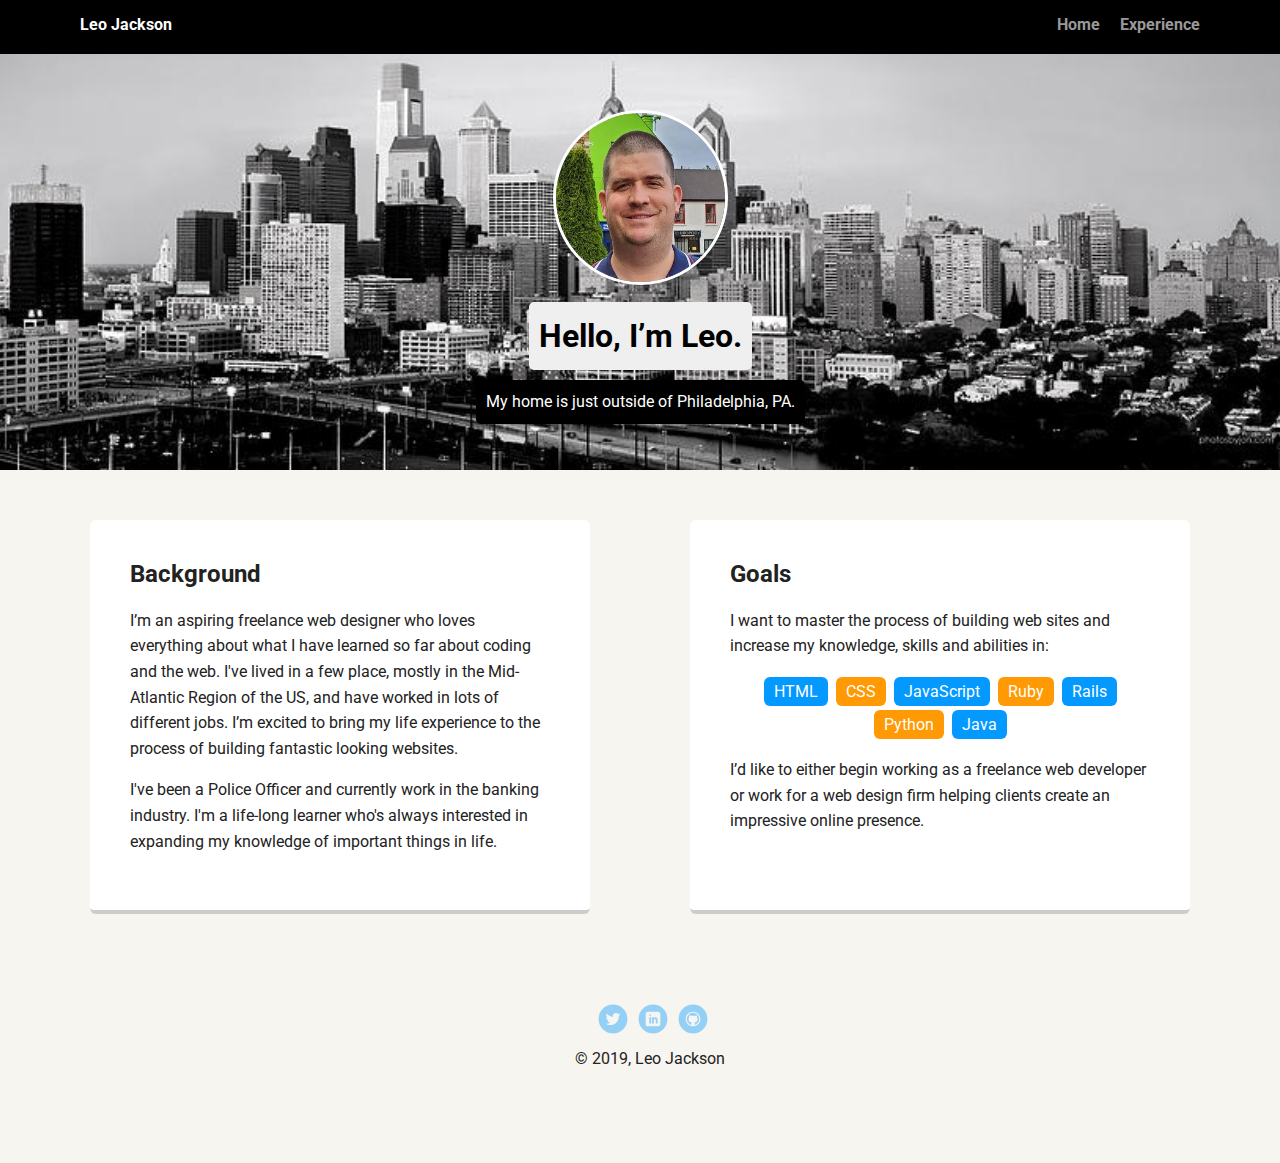
==== portfolio_update_v1/index.html @ 6af5a82f "transferred files into project 1 folder" ====
<!doctype html>
<html lang="en">
<head>
  <meta charset="utf-8">
  <title>Leo Jackson's Profile</title>
  <meta name="viewport" content="width=device-width, initial-scale=1.0">
  <link rel="stylesheet" href="styles.css">
  <link href="https://fonts.googleapis.com/css?family=Muli%7CRoboto:400,300,500,700,900" rel="stylesheet"></head>
  <body>

    <div class="main-nav">
        <ul class="nav">
          <li class="name">Leo Jackson</li>
          <li><a href="index.html">Home</a></li>
          <li><a href="experience.html">Experience</a></li>
        </ul>
    </div>

    <header>
      <img src="images/me_1_25.jpg" alt="Photo of Leo Jackson" class="profile-image">
      <h1 class="tag name">Hello, I’m Leo.</h1>
      <p class="tag location">My home is just outside of Philadelphia, PA.</p>
    </header>

    <main class="flex">
      <div class="card">
        <h2>Background</h2>
        <p>I’m an aspiring freelance web designer who loves everything about what I have learned so far about coding and the web. I've lived in a few place, mostly in the Mid-Atlantic Region of the US, and have worked in lots of different jobs. I’m excited to bring my life experience to the process of building fantastic looking websites.</p>
        <p>I've been a Police Officer and currently work in the banking industry. I'm a life-long learner who's always interested in expanding my knowledge of important things in life.</p>
      </div> 

      <div class="card">
        <h2>Goals</h2>
        <p>I want to master the process of building web sites and increase my knowledge, skills and abilities in:</p>
        <ul class="skills">
          <li>HTML</li>
          <li>CSS</li>
          <li>JavaScript</li>
          <li>Ruby</li>
          <li>Rails</li>
          <li>Python</li>
          <li>Java</li>
        </ul>
        <p>I’d like to either begin working as a freelance web developer or work for a web design firm helping clients create an impressive online presence.</p>
      </div> 

    </main>
    <footer>
      <ul>
        <li><a href="https://twitter.com/lpj5001" class="social twitter">Twitter</a></li>
        <li><a href="https://www.linkedin.com/in/leo-jackson-9510a934/" class="social linkedin">LinkedIn</a></li>
        <li><a href="https://github.com/ljackson1186" class="social github">Github</a></li>
      </ul>
      <p class="copyright">&copy; 2019, Leo Jackson</p>
    </footer>
  </body>
  </html>
---- portfolio_update_v1/styles.css ----
/* Global Layout Set-up */
* { 
  box-sizing: border-box;
}
  
body {
  margin: 0;
  padding: 0;
  text-align: center;
  font-family: 'Roboto', sans-serif;
  color: #222;
  background: #f7f5f0;
}
/* Link Styles */

a {
  text-decoration: none;
  color: #999;
}
a:hover {
  color: #6633ff;
}

/* Section Styles */

.main-nav {
  width: 100%;
  background: black;
  min-height: 30px;
  padding: 10px;
  position: fixed;
  text-align: center;
}
.nav {
  display: flex;
  justify-content: space-around;
  font-weight: 700;
  list-style-type: none;
  margin: 0 auto;
  padding: 0;
}

.nav .name {
    display: block;
    margin-right: auto;
    color: white;
}
.nav li {
  padding: 5px 10px 10px 10px;
}
.nav a {
  transition: all .5s;
}
.nav a:hover {
  color: white
}

header {
  text-align: center;
  background: url('images/philadelphia.jpg') no-repeat top center ;
  background-size: cover;
  overflow: hidden;
  padding-top: 60px;
}
header {
  line-height: 1.5;
}
header .profile-image {
  margin-top: 50px;
  width: 175px;
  height: 175px;
  border-radius: 50%;
  border: 3px solid white;
  transition: all .5s;
}
header .profile-image:hover {
  transform: scale(1.2) rotate(5deg);
}
.tag {
  background-color: #efefef;
  color: black;
  padding: 10px;
  border-radius: 5px;
  display: table;
  margin: 10px auto;
} 
.location {
  background-color: black;
  color: white;
}
.card {
  margin: 30px;
  padding: 20px 40px 40px;
  max-width: 500px;
  text-align: left;
  background: #fff;
  border-bottom: 4px solid #ccc;
  border-radius: 6px;
  transition: all .5s;
}
.card:hover {
  border-color: #ff99ff;
}

ul.skills {
  padding: 0;
  text-align: center;
}

.skills li {
  border-radius: 6px;
  display: inline-block;
  background: #ff9904;
  color: white;
  padding: 5px 10px;
  margin: 2px;
}

.skills li:nth-child(odd) {
  background: #0399ff;
}

footer {
  width: 100%;
  min-height: 30px;
  padding: 20px 0 40px 20px;
}

footer .copyright {
  top: -8px;
  font-size: .75em;
}

footer ul {
  list-style-type: none;
  margin: 0;
  padding: 0;
}

footer ul li {
  display: inline-block;
}

a.social {
  display: inline-block;
  text-indent: -9999px;
  margin-left: 5px;
  width: 30px;
  height: 30px;
  background-size: 30px 30px;
  opacity: .4;
  transition: all .5s;
}
a.twitter {
  background-image: url(images/twitter.svg);
}
a.linkedin {
  background-image: url(images/linkedin.svg);
}
a.github {
  background-image: url(images/github.svg);
}
a.social:hover {
  opacity: 1;
}
.clearfix {
  clear: both;
}

/* Styles for larger screens */
@media screen and (min-width: 720px) {
  
  .flex {
      display: -ms-flexbox;      /* TWEENER - IE 10 */
      display: flex; 
      max-width: 1200px;
      -ms-flex-pack: distribute;
      justify-content: space-around;
      margin: 0 auto;
  }

  header {
    min-height: 470px;
  }

  .nav {
    max-width: 1200px;
    padding: 0 30px;
  }


  main {
    padding-top: 20px;
  }

  main p {
    line-height: 1.6em;
  }

  footer {
    font-size: 1.3em;
    max-width: 1200px;
    margin: 40px auto;
  }

}
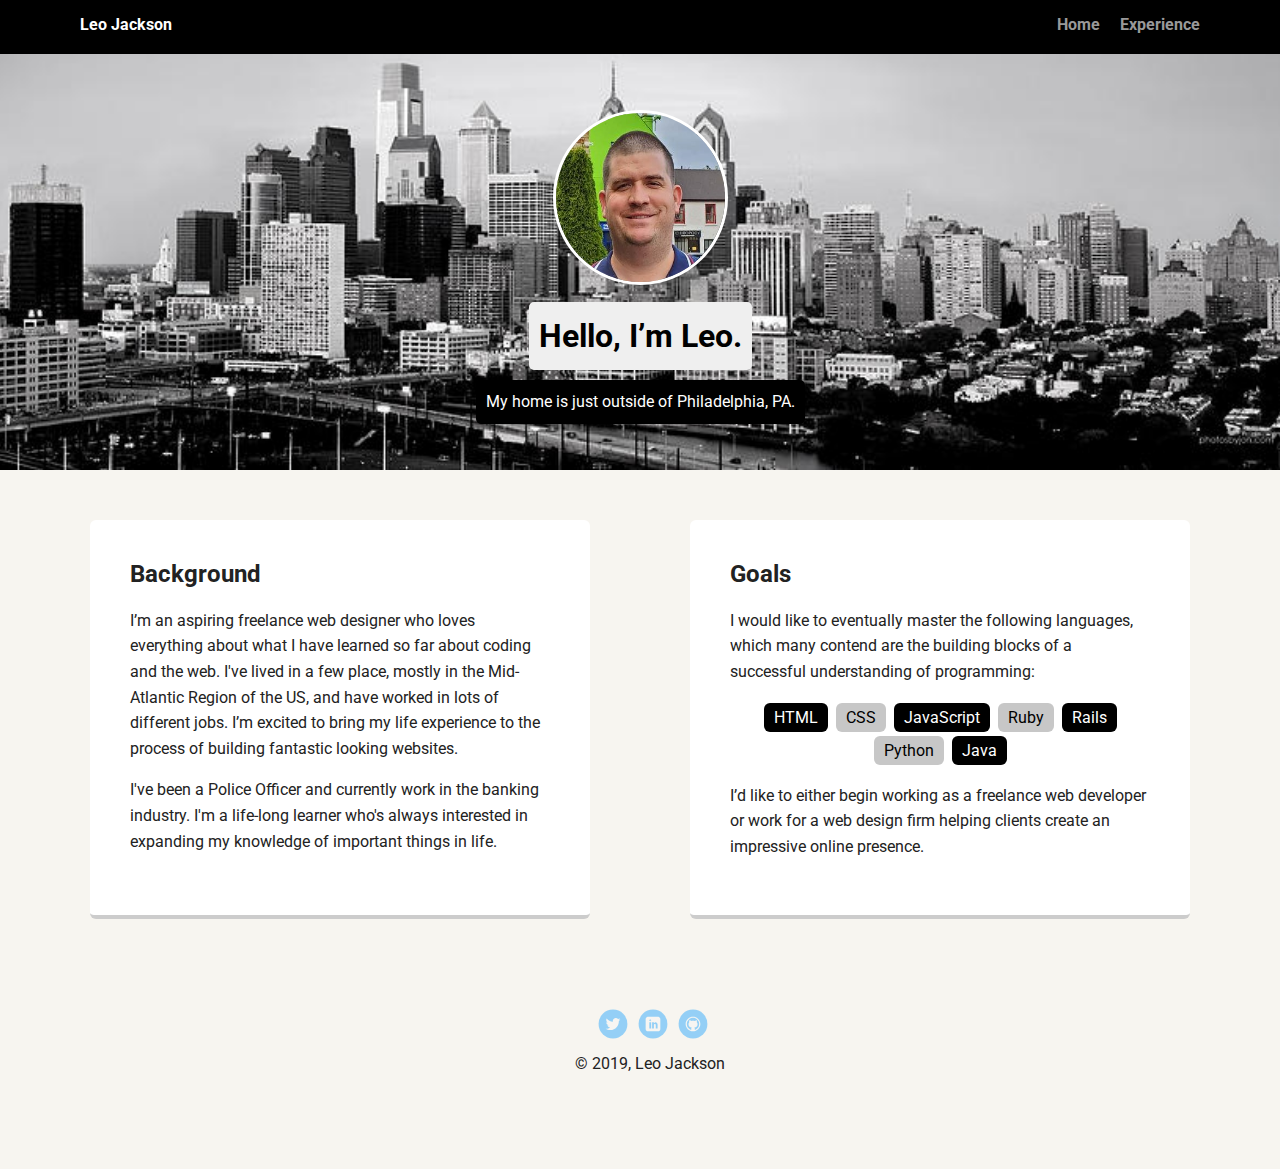
==== commit 9154ed96: "updated some of the homepage" ====
--- a/portfolio_update_v1/index.html
+++ b/portfolio_update_v1/index.html
@@ -31,7 +31,7 @@
 
       <div class="card">
         <h2>Goals</h2>
-        <p>I want to master the process of building web sites and increase my knowledge, skills and abilities in:</p>
+        <p>I would like to eventually master the following languages, which many contend are the building blocks of a successful understanding of programming:</p>
         <ul class="skills">
           <li>HTML</li>
           <li>CSS</li>
--- a/portfolio_update_v1/styles.css
+++ b/portfolio_update_v1/styles.css
@@ -84,6 +84,16 @@
   display: table;
   margin: 10px auto;
 } 
+
+.tag1 {
+  background-color: #efefef;
+  color: black;
+  padding: 10px;
+  border-radius: 5px;
+  display: table;
+  margin: 110px auto;
+}
+
 .location {
   background-color: black;
   color: white;
@@ -99,7 +109,7 @@
   transition: all .5s;
 }
 .card:hover {
-  border-color: #ff99ff;
+  border-color: #070707;
 }
 
 ul.skills {
@@ -110,14 +120,15 @@
 .skills li {
   border-radius: 6px;
   display: inline-block;
-  background: #ff9904;
-  color: white;
+  background: #c7c7c7;
+  color: rgb(0, 0, 0);
   padding: 5px 10px;
   margin: 2px;
 }
 
 .skills li:nth-child(odd) {
-  background: #0399ff;
+  background: #000000;
+  color: white;
 }
 
 footer {
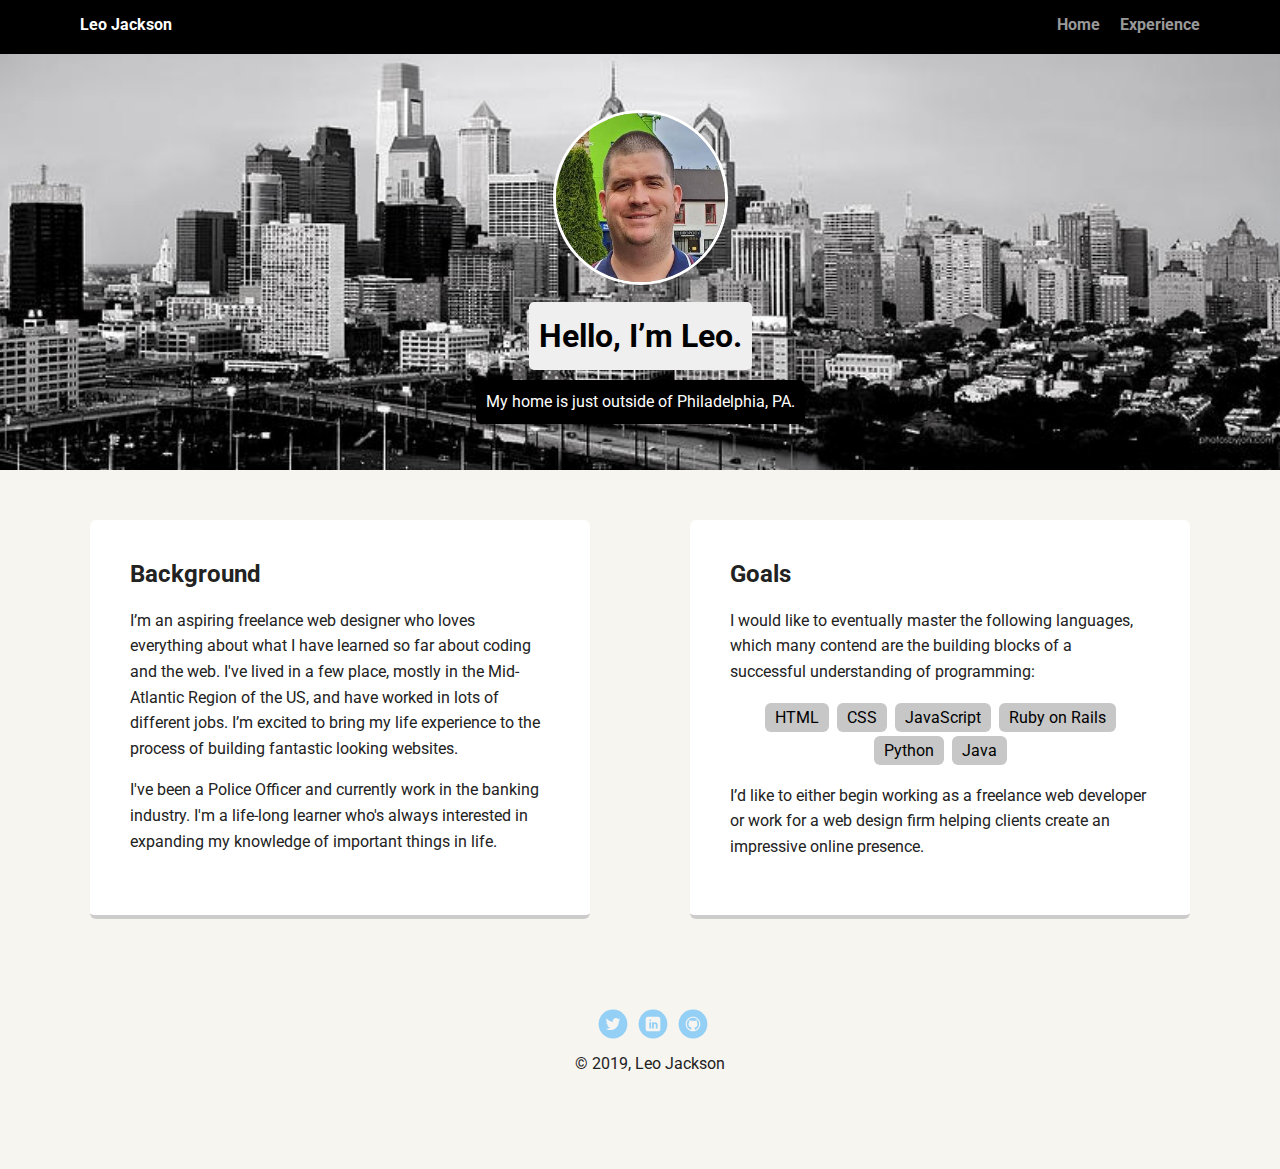
==== commit a483122d: "added links to language cards" ====
--- a/portfolio_update_v1/index.html
+++ b/portfolio_update_v1/index.html
@@ -33,13 +33,12 @@
         <h2>Goals</h2>
         <p>I would like to eventually master the following languages, which many contend are the building blocks of a successful understanding of programming:</p>
         <ul class="skills">
-          <li>HTML</li>
-          <li>CSS</li>
-          <li>JavaScript</li>
-          <li>Ruby</li>
-          <li>Rails</li>
-          <li>Python</li>
-          <li>Java</li>
+          <li><a href="https://stackoverflow.com/questions/tagged/html" target="_empty">HTML</a></li>
+          <li><a href="https://stackoverflow.com/questions/tagged/css" target="_empty">CSS</a></li>
+          <li><a href="https://stackoverflow.com/questions/tagged/javascript" target="_empty">JavaScript</a></li>
+          <li><a href="https://stackoverflow.com/questions/tagged/ruby-on-rails" target="_empty">Ruby on Rails</a></li>
+          <li><a href="https://stackoverflow.com/questions/tagged/python" target="_empty">Python</a></li>
+          <li><a href="https://stackoverflow.com/questions/tagged/java" target="_empty">Java</a></li>
         </ul>
         <p>I’d like to either begin working as a freelance web developer or work for a web design firm helping clients create an impressive online presence.</p>
       </div> 
@@ -47,9 +46,9 @@
     </main>
     <footer>
       <ul>
-        <li><a href="https://twitter.com/lpj5001" class="social twitter">Twitter</a></li>
-        <li><a href="https://www.linkedin.com/in/leo-jackson-9510a934/" class="social linkedin">LinkedIn</a></li>
-        <li><a href="https://github.com/ljackson1186" class="social github">Github</a></li>
+        <li><a href="https://twitter.com/lpj5001" target="_empty" class="social twitter">Twitter</a></li>
+        <li><a href="https://www.linkedin.com/in/leo-jackson-9510a934/" target="_empty" class="social linkedin">LinkedIn</a></li>
+        <li><a href="https://github.com/ljackson1186" target="_empty" class="social github">Github</a></li>
       </ul>
       <p class="copyright">&copy; 2019, Leo Jackson</p>
     </footer>
--- a/portfolio_update_v1/styles.css
+++ b/portfolio_update_v1/styles.css
@@ -112,10 +112,20 @@
   border-color: #070707;
 }
 
+.skills a {
+  color: black;
+
+}
+
+.skills a:hover {
+  color: white;
+
+}
+
 ul.skills {
   padding: 0;
   text-align: center;
-}
+  }
 
 .skills li {
   border-radius: 6px;
@@ -126,9 +136,10 @@
   margin: 2px;
 }
 
-.skills li:nth-child(odd) {
+.skills li:hover{
   background: #000000;
   color: white;
+
 }
 
 footer {
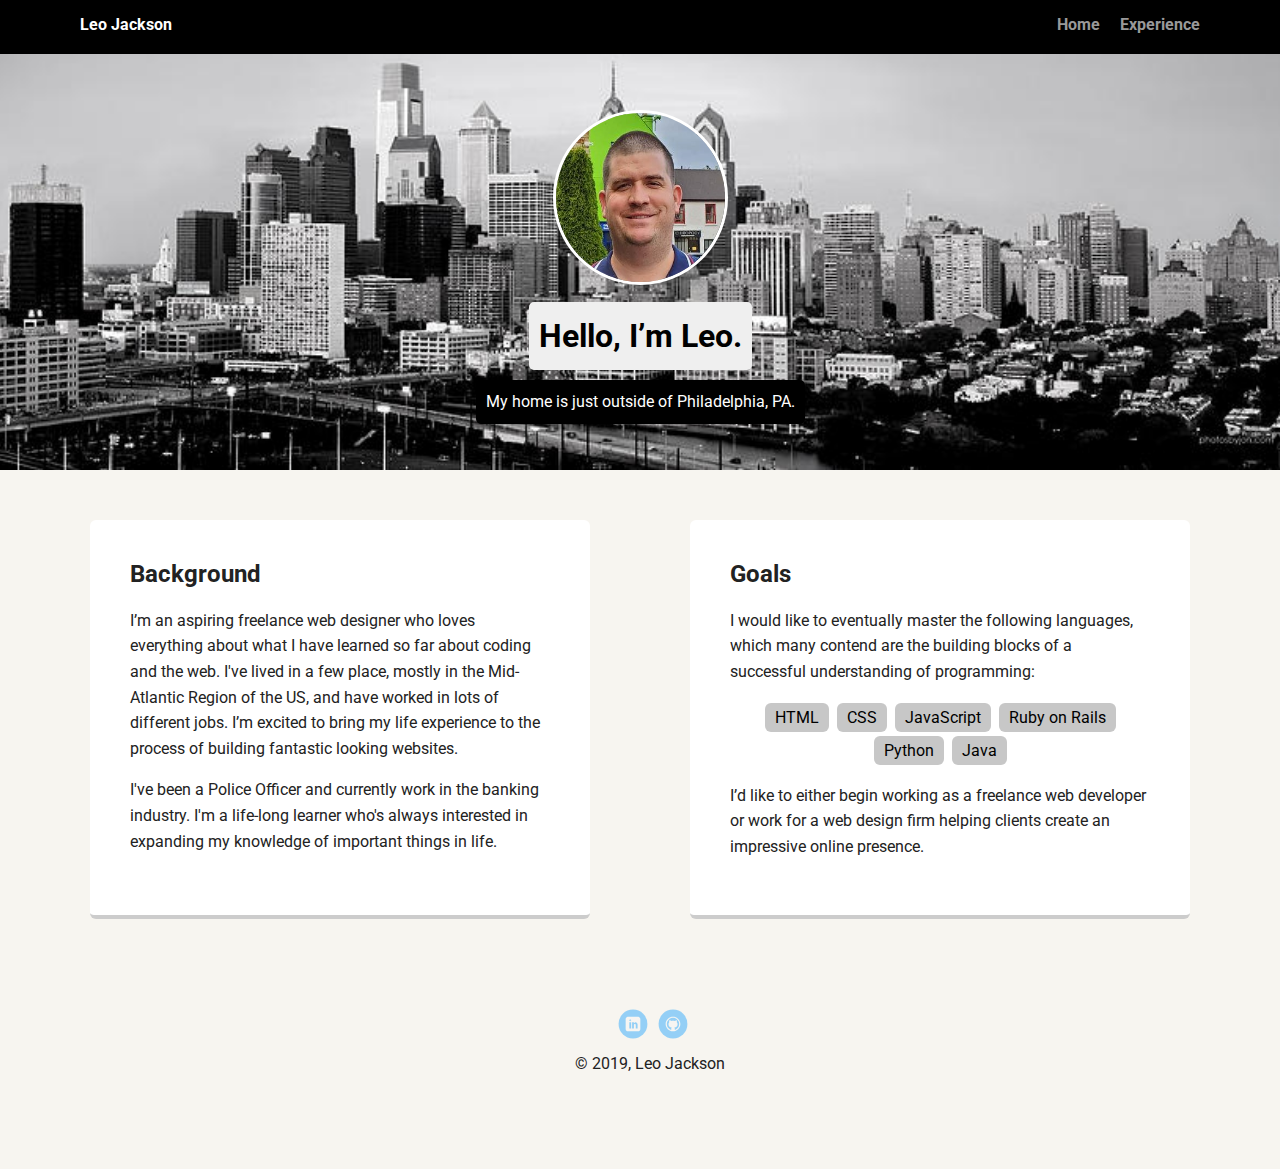
==== commit 36da40ab: "added comments and removed twitter link" ====
--- a/portfolio_update_v1/index.html
+++ b/portfolio_update_v1/index.html
@@ -1,4 +1,6 @@
 <!doctype html>
+
+<!--This code was checked on Chrome and Edge browsers-->
 <html lang="en">
 <head>
   <meta charset="utf-8">
@@ -12,7 +14,7 @@
         <ul class="nav">
           <li class="name">Leo Jackson</li>
           <li><a href="index.html">Home</a></li>
-          <li><a href="experience.html">Experience</a></li>
+          <li><a href="experience.html">Experience</a></li> <!--This link did not immediately work in Edge, and had to be clicked a few times.-->
         </ul>
     </div>
 
@@ -46,7 +48,6 @@
     </main>
     <footer>
       <ul>
-        <li><a href="https://twitter.com/lpj5001" target="_empty" class="social twitter">Twitter</a></li>
         <li><a href="https://www.linkedin.com/in/leo-jackson-9510a934/" target="_empty" class="social linkedin">LinkedIn</a></li>
         <li><a href="https://github.com/ljackson1186" target="_empty" class="social github">Github</a></li>
       </ul>
--- a/portfolio_update_v1/styles.css
+++ b/portfolio_update_v1/styles.css
@@ -18,7 +18,8 @@
   color: #999;
 }
 a:hover {
-  color: #6633ff;
+  color: white;
+  
 }
 
 /* Section Styles */
@@ -72,9 +73,12 @@
   border-radius: 50%;
   border: 3px solid white;
   transition: all .5s;
-}
+  }
+
 header .profile-image:hover {
   transform: scale(1.2) rotate(5deg);
+  -webkit-filter: grayscale(100%); /* Ch 23+, Saf 6.0+, BB 10.0+*/ /*This code from http://www.codeblocq.com/2016/08/Turn-an-image-to-Black-and-White-on-hover-with-CSS/*/ 
+  filter: grayscale(100%); /* FF 35+*/ /*this code also from http://www.codeblocq.com/2016/08/Turn-an-image-to-Black-and-White-on-hover-with-CSS/*/
 }
 .tag {
   background-color: #efefef;
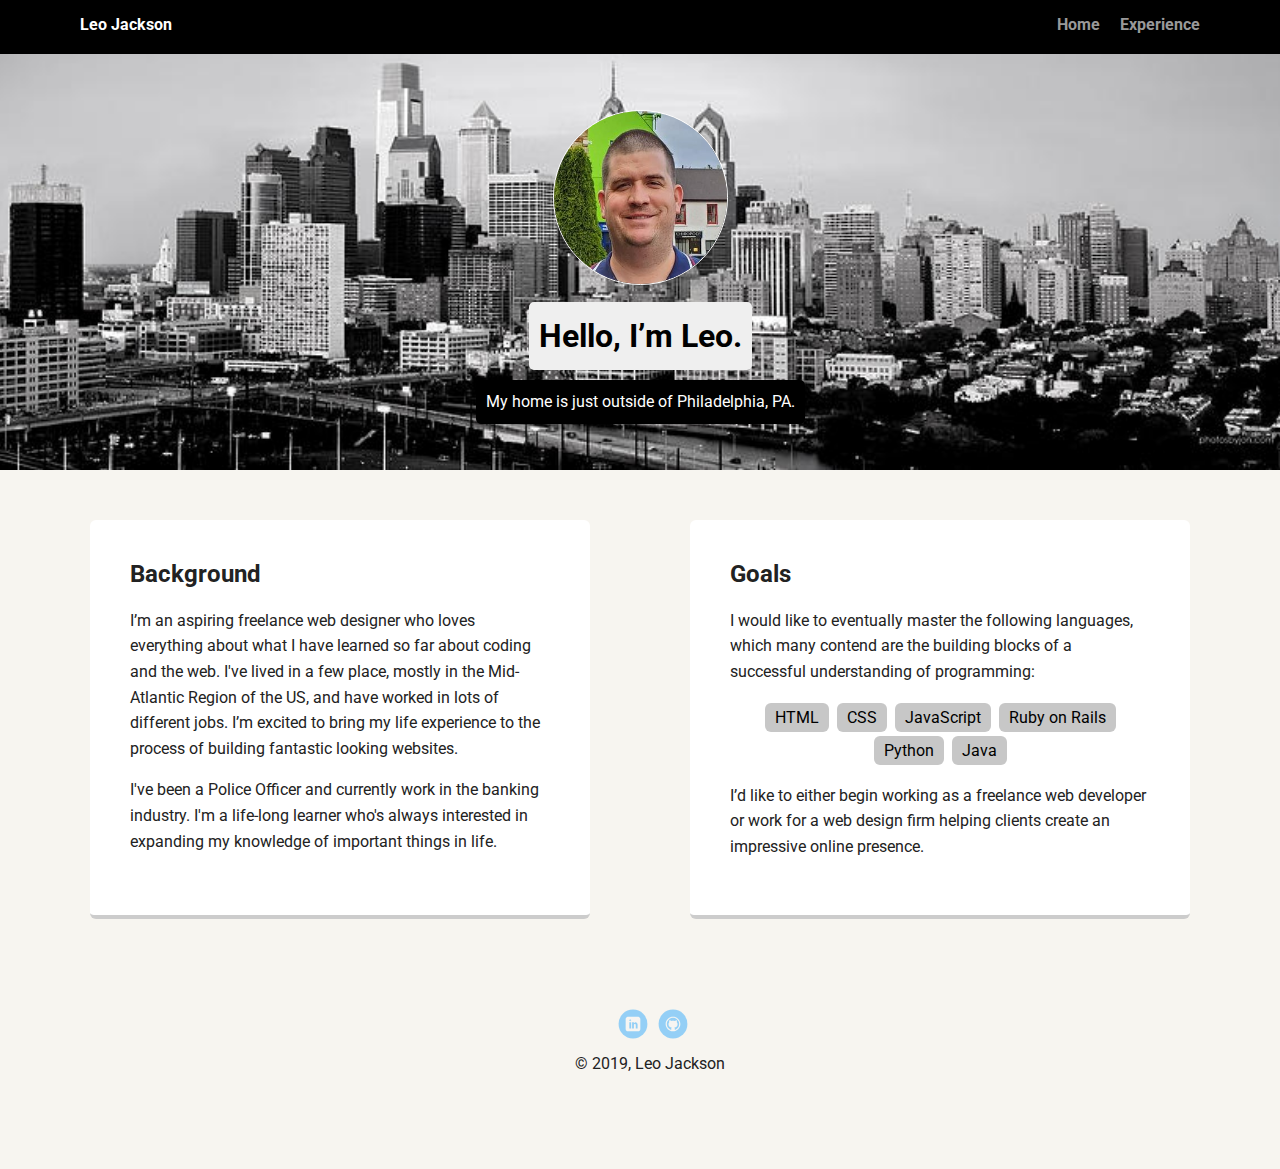
==== commit 11598e38: "Changed css, html for both pages." ====
--- a/portfolio_update_v1/index.html
+++ b/portfolio_update_v1/index.html
@@ -35,12 +35,12 @@
         <h2>Goals</h2>
         <p>I would like to eventually master the following languages, which many contend are the building blocks of a successful understanding of programming:</p>
         <ul class="skills">
-          <li><a href="https://stackoverflow.com/questions/tagged/html" target="_empty">HTML</a></li>
-          <li><a href="https://stackoverflow.com/questions/tagged/css" target="_empty">CSS</a></li>
-          <li><a href="https://stackoverflow.com/questions/tagged/javascript" target="_empty">JavaScript</a></li>
-          <li><a href="https://stackoverflow.com/questions/tagged/ruby-on-rails" target="_empty">Ruby on Rails</a></li>
-          <li><a href="https://stackoverflow.com/questions/tagged/python" target="_empty">Python</a></li>
-          <li><a href="https://stackoverflow.com/questions/tagged/java" target="_empty">Java</a></li>
+          <li><a href="https://stackoverflow.com/questions/tagged/html">HTML</a></li>
+          <li><a href="https://stackoverflow.com/questions/tagged/css">CSS</a></li>
+          <li><a href="https://stackoverflow.com/questions/tagged/javascript">JavaScript</a></li>
+          <li><a href="https://stackoverflow.com/questions/tagged/ruby-on-rails">Ruby on Rails</a></li>
+          <li><a href="https://stackoverflow.com/questions/tagged/python">Python</a></li>
+          <li><a href="https://stackoverflow.com/questions/tagged/java">Java</a></li>
         </ul>
         <p>I’d like to either begin working as a freelance web developer or work for a web design firm helping clients create an impressive online presence.</p>
       </div> 
@@ -48,8 +48,8 @@
     </main>
     <footer>
       <ul>
-        <li><a href="https://www.linkedin.com/in/leo-jackson-9510a934/" target="_empty" class="social linkedin">LinkedIn</a></li>
-        <li><a href="https://github.com/ljackson1186" target="_empty" class="social github">Github</a></li>
+        <li><a href="https://www.linkedin.com/in/leo-jackson-9510a934/" class="social linkedin">LinkedIn</a></li>
+        <li><a href="https://github.com/ljackson1186" class="social github">Github</a></li>
       </ul>
       <p class="copyright">&copy; 2019, Leo Jackson</p>
     </footer>
--- a/portfolio_update_v1/styles.css
+++ b/portfolio_update_v1/styles.css
@@ -1,4 +1,3 @@
-/* Global Layout Set-up */
 * { 
   box-sizing: border-box;
 }
@@ -71,12 +70,12 @@
   width: 175px;
   height: 175px;
   border-radius: 50%;
-  border: 3px solid white;
-  transition: all .5s;
+  border: 1px solid white;
+  transition: all 2.0s;
   }
 
 header .profile-image:hover {
-  transform: scale(1.2) rotate(5deg);
+  transform: scale(1.3) rotate(15deg);
   -webkit-filter: grayscale(100%); /* Ch 23+, Saf 6.0+, BB 10.0+*/ /*This code from http://www.codeblocq.com/2016/08/Turn-an-image-to-Black-and-White-on-hover-with-CSS/*/ 
   filter: grayscale(100%); /* FF 35+*/ /*this code also from http://www.codeblocq.com/2016/08/Turn-an-image-to-Black-and-White-on-hover-with-CSS/*/
 }
@@ -115,6 +114,24 @@
 .card:hover {
   border-color: #070707;
 }
+
+.row {
+  float: left;
+  padding: 5px;
+  content: "";
+  clear: both;
+  display: table;
+  margin-left: auto;
+  margin-right: auto;
+  width: fit-content;
+}
+
+.right_photo {
+  display: block;
+  margin-left: auto;
+  margin-right: auto;
+  }
+
 
 .skills a {
   color: black;
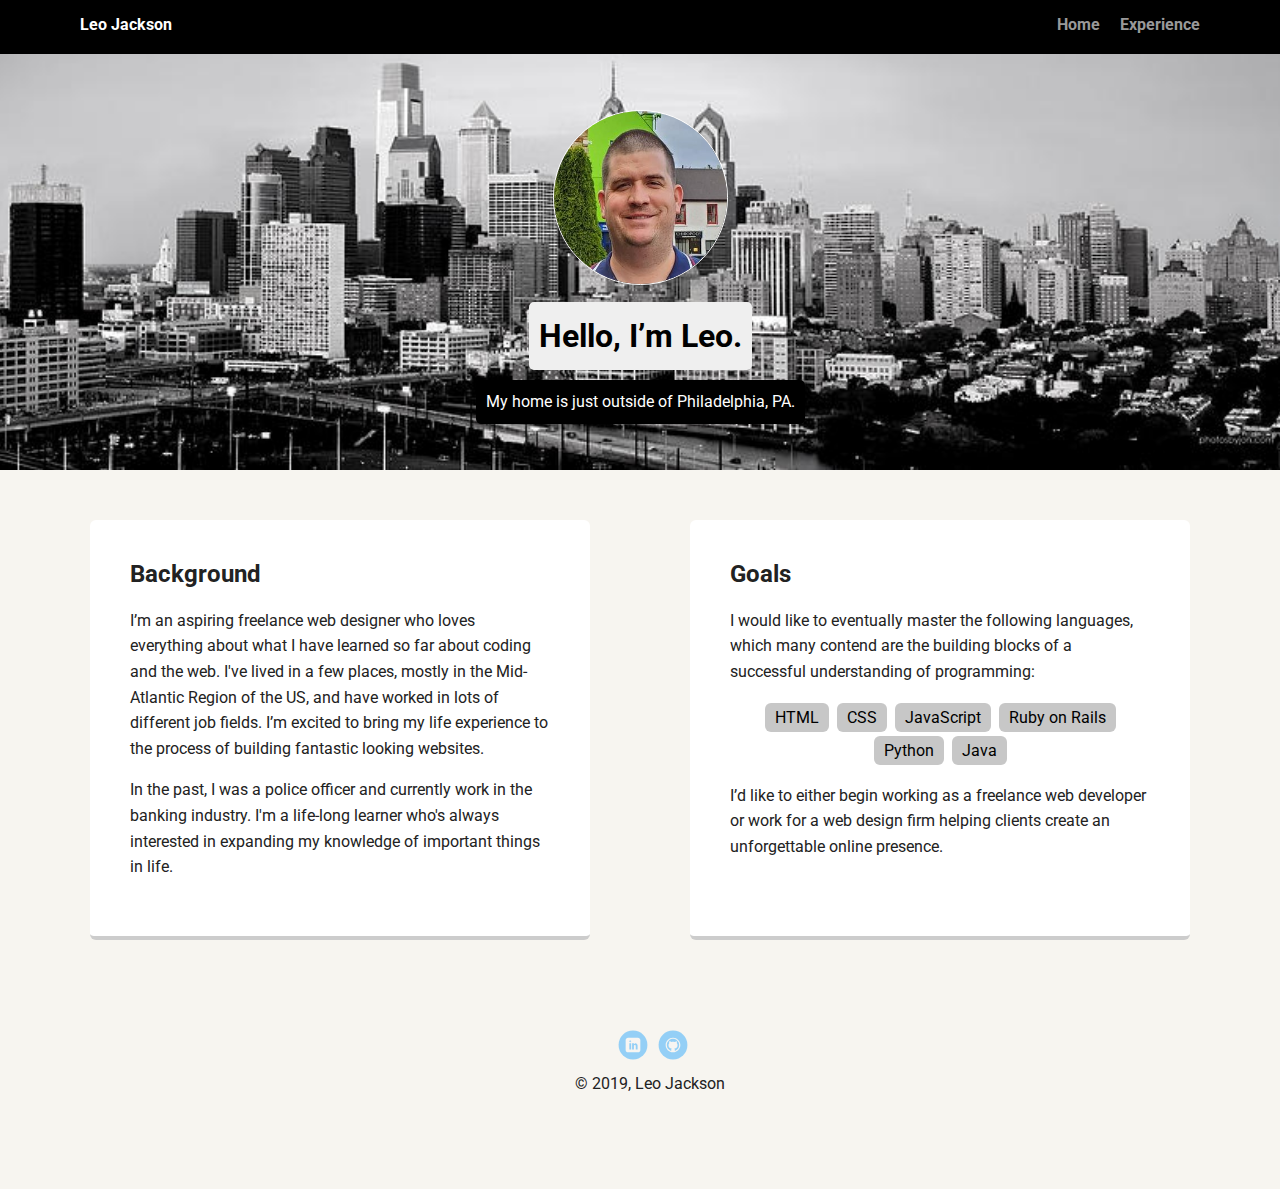
==== commit 258eac3b: "added multiple images and centered the three images using css code discovered from the link posted i" ====
--- a/portfolio_update_v1/index.html
+++ b/portfolio_update_v1/index.html
@@ -1,6 +1,6 @@
 <!doctype html>
 
-<!--This code was checked on Chrome and Edge browsers-->
+<!--This code was checked on Chrome, Firefox, and Edge browsers-->
 <html lang="en">
 <head>
   <meta charset="utf-8">
@@ -14,7 +14,7 @@
         <ul class="nav">
           <li class="name">Leo Jackson</li>
           <li><a href="index.html">Home</a></li>
-          <li><a href="experience.html">Experience</a></li> <!--This link did not immediately work in Edge, and had to be clicked a few times.-->
+          <li><a href="experience.html">Experience</a></li> <!--This link did not work in Edge, but did work in Chrome and Firefox. I am unable to figure out why or how.-->
         </ul>
     </div>
 
@@ -27,8 +27,8 @@
     <main class="flex">
       <div class="card">
         <h2>Background</h2>
-        <p>I’m an aspiring freelance web designer who loves everything about what I have learned so far about coding and the web. I've lived in a few place, mostly in the Mid-Atlantic Region of the US, and have worked in lots of different jobs. I’m excited to bring my life experience to the process of building fantastic looking websites.</p>
-        <p>I've been a Police Officer and currently work in the banking industry. I'm a life-long learner who's always interested in expanding my knowledge of important things in life.</p>
+        <p>I’m an aspiring freelance web designer who loves everything about what I have learned so far about coding and the web. I've lived in a few places, mostly in the Mid-Atlantic Region of the US, and have worked in lots of different job fields. I’m excited to bring my life experience to the process of building fantastic looking websites.</p>
+        <p>In the past, I was a police officer and currently work in the banking industry. I'm a life-long learner who's always interested in expanding my knowledge of important things in life.</p>
       </div> 
 
       <div class="card">
@@ -42,7 +42,7 @@
           <li><a href="https://stackoverflow.com/questions/tagged/python">Python</a></li>
           <li><a href="https://stackoverflow.com/questions/tagged/java">Java</a></li>
         </ul>
-        <p>I’d like to either begin working as a freelance web developer or work for a web design firm helping clients create an impressive online presence.</p>
+        <p>I’d like to either begin working as a freelance web developer or work for a web design firm helping clients create an unforgettable online presence.</p>
       </div> 
 
     </main>
--- a/portfolio_update_v1/styles.css
+++ b/portfolio_update_v1/styles.css
@@ -114,16 +114,11 @@
 .card:hover {
   border-color: #070707;
 }
-
-.row {
-  float: left;
-  padding: 5px;
-  content: "";
-  clear: both;
-  display: table;
-  margin-left: auto;
-  margin-right: auto;
-  width: fit-content;
+ /*the following code was discovered at https://jsfiddle.net/u3hvd2g4/1/ */
+.card img{
+  display:inline-block;
+  width:30%;
+  margin:0 1% 0 1%;
 }
 
 .right_photo {
